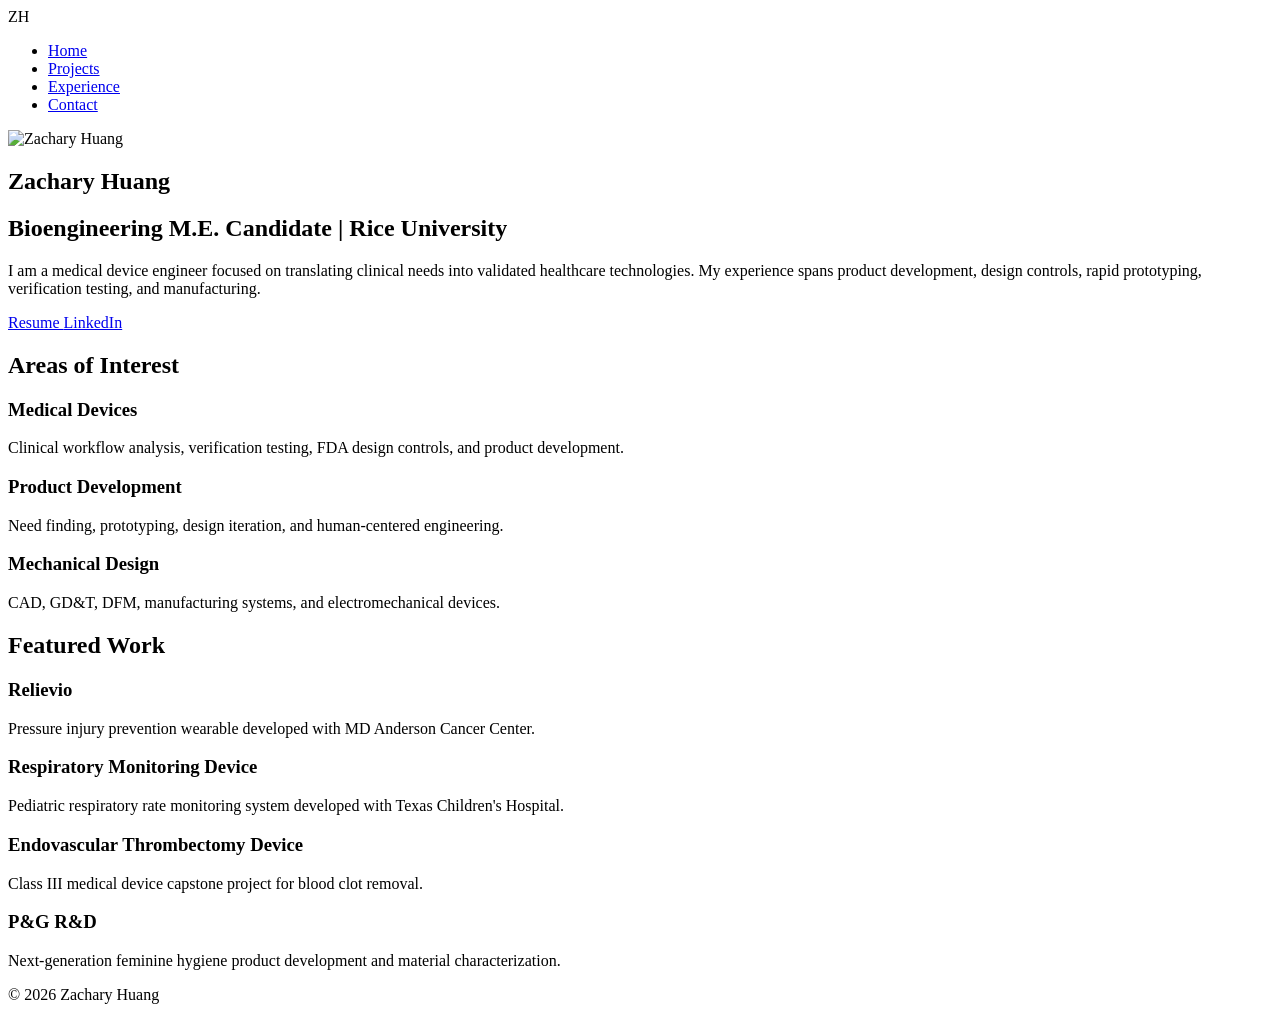
==== index.html @ 974719ca "update" ====
<!DOCTYPE html>
<html lang="en">
<head>

<meta charset="UTF-8">
<meta name="viewport" content="width=device-width, initial-scale=1.0">

<title>Zachary Huang</title>

<link rel="stylesheet" href="css/style.css">

<link href="https://fonts.googleapis.com/css2?family=Inter:wght@300;400;500;600;700&display=swap" rel="stylesheet">

</head>

<body>

<nav>
    <div class="logo">ZH</div>

    <ul>
        <li><a href="index.html">Home</a></li>
        <li><a href="projects.html">Projects</a></li>
        <li><a href="experience.html">Experience</a></li>
        <li><a href="contact.html">Contact</a></li>
    </ul>
</nav>

<section class="hero">

    <div class="hero-image">
        <img src="assets/headshot.jpg" alt="Zachary Huang">
    </div>

    <div class="hero-text">

        <h1>Zachary Huang</h1>

        <h2>
            Bioengineering M.E. Candidate | Rice University
        </h2>

        <p>
            I am a medical device engineer focused on translating
            clinical needs into validated healthcare technologies.
            My experience spans product development, design controls,
            rapid prototyping, verification testing, and manufacturing.
        </p>

        <div class="buttons">

            <a href="assets/Zachary_Huang_Resume.pdf" class="btn">
                Resume
            </a>

            <a href="https://www.linkedin.com/in/zachuang2/" class="btn-outline">
                LinkedIn
            </a>

        </div>

    </div>

</section>

<section class="about">

    <h2>Areas of Interest</h2>

    <div class="cards">

        <div class="card">
            <h3>Medical Devices</h3>
            <p>
                Clinical workflow analysis, verification testing,
                FDA design controls, and product development.
            </p>
        </div>

        <div class="card">
            <h3>Product Development</h3>
            <p>
                Need finding, prototyping, design iteration,
                and human-centered engineering.
            </p>
        </div>

        <div class="card">
            <h3>Mechanical Design</h3>
            <p>
                CAD, GD&T, DFM, manufacturing systems,
                and electromechanical devices.
            </p>
        </div>

    </div>

</section>

<section class="featured">

    <h2>Featured Work</h2>

    <div class="project-grid">

        <div class="project-card">
            <h3>Relievio</h3>
            <p>
                Pressure injury prevention wearable developed
                with MD Anderson Cancer Center.
            </p>
        </div>

        <div class="project-card">
            <h3>Respiratory Monitoring Device</h3>
            <p>
                Pediatric respiratory rate monitoring system
                developed with Texas Children's Hospital.
            </p>
        </div>

        <div class="project-card">
            <h3>Endovascular Thrombectomy Device</h3>
            <p>
                Class III medical device capstone project
                for blood clot removal.
            </p>
        </div>

        <div class="project-card">
            <h3>P&G R&D</h3>
            <p>
                Next-generation feminine hygiene product
                development and material characterization.
            </p>
        </div>

    </div>

</section>

<footer>
    © 2026 Zachary Huang
</footer>

</body>
</html>
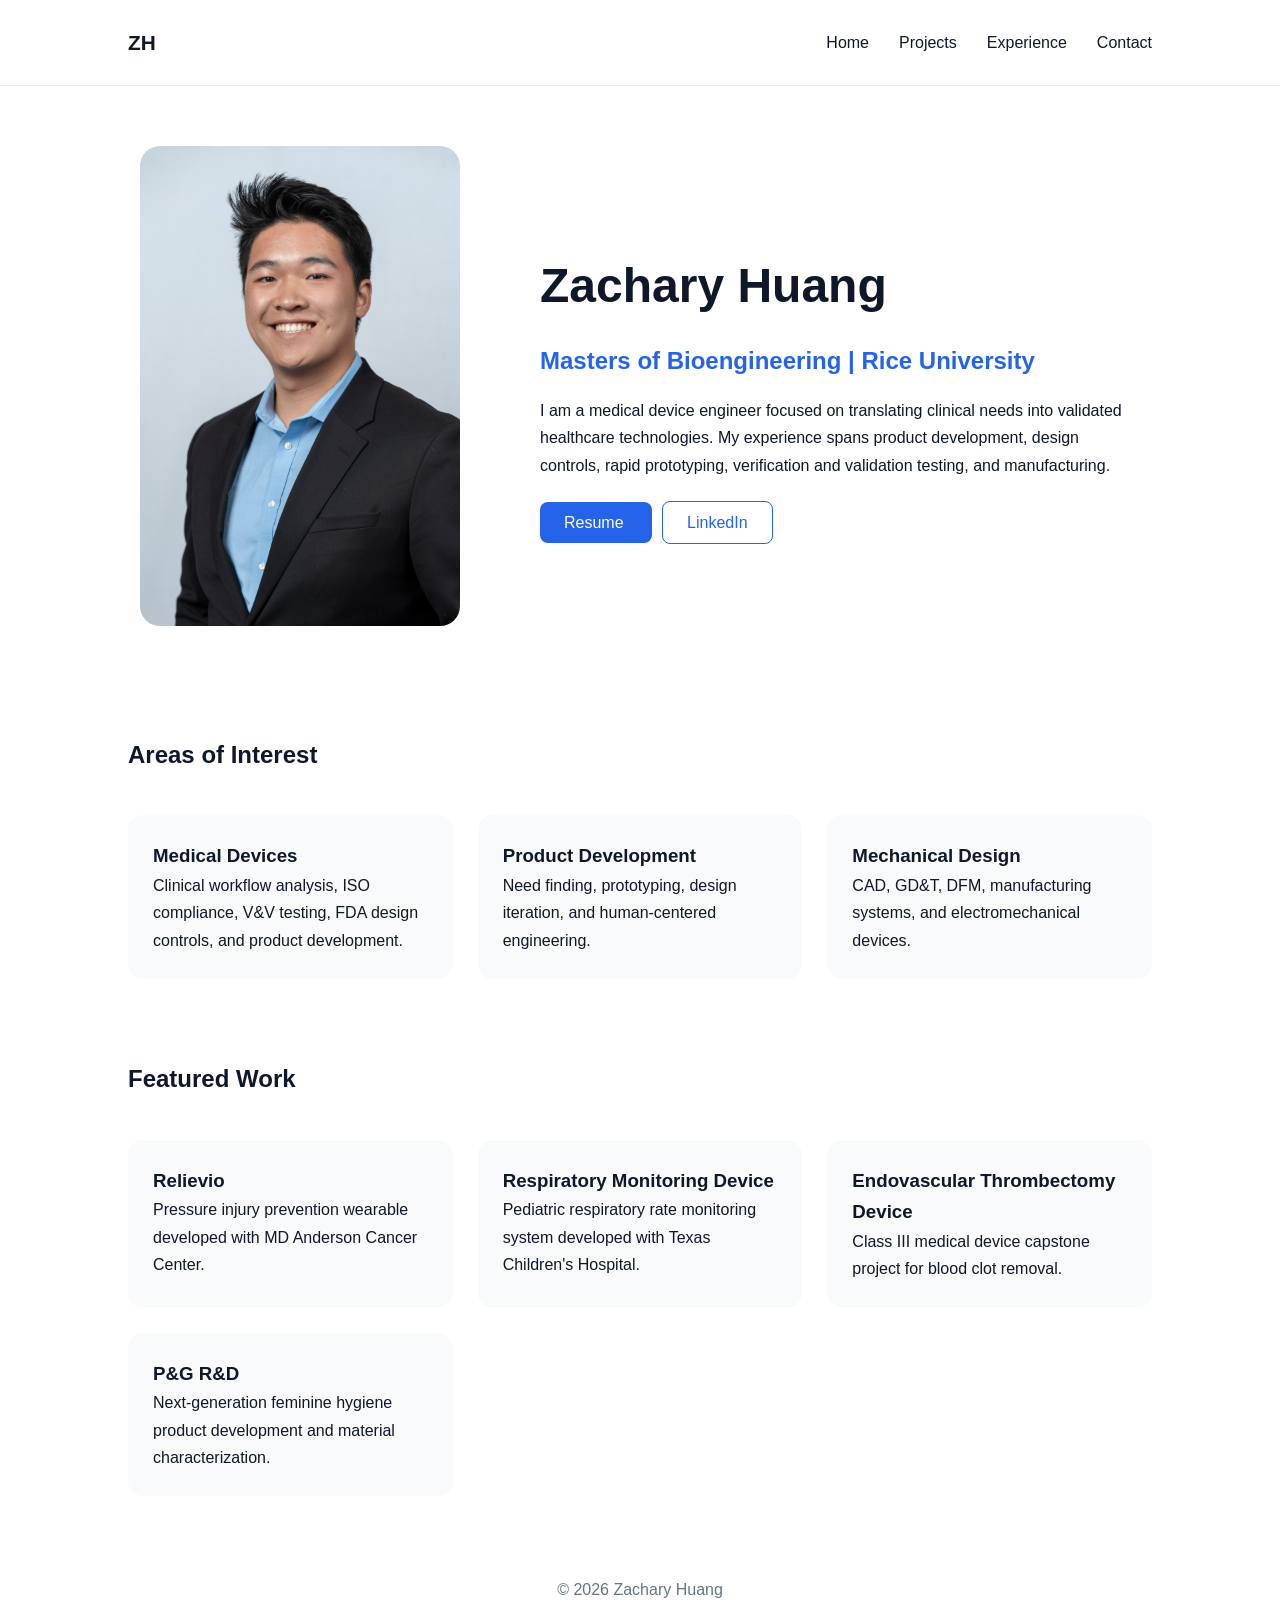
==== commit 0bf6bd97: "upd" ====
--- a/index.html
+++ b/index.html
@@ -37,14 +37,13 @@
         <h1>Zachary Huang</h1>
 
         <h2>
-            Bioengineering M.E. Candidate | Rice University
+            Masters of Bioengineering | Rice University
         </h2>
 
         <p>
-            I am a medical device engineer focused on translating
-            clinical needs into validated healthcare technologies.
-            My experience spans product development, design controls,
-            rapid prototyping, verification testing, and manufacturing.
+            I am a medical device engineer focused on translating clinical needs into 
+            validated healthcare technologies. My experience spans product development, 
+            design controls, rapid prototyping, verification and validation testing, and manufacturing.
         </p>
 
         <div class="buttons">
@@ -72,7 +71,7 @@
         <div class="card">
             <h3>Medical Devices</h3>
             <p>
-                Clinical workflow analysis, verification testing,
+                Clinical workflow analysis, ISO compliance, V&V testing,
                 FDA design controls, and product development.
             </p>
         </div>
--- a/css/style.css
+++ b/css/style.css
@@ -0,0 +1,139 @@
+*{
+    margin:0;
+    padding:0;
+    box-sizing:border-box;
+}
+
+body{
+    font-family:'Inter',sans-serif;
+    color:#0f172a;
+    background:white;
+    line-height:1.7;
+}
+
+nav{
+    display:flex;
+    justify-content:space-between;
+    align-items:center;
+    padding:25px 10%;
+    position:sticky;
+    top:0;
+    background:white;
+    border-bottom:1px solid #e5e7eb;
+}
+
+.logo{
+    font-size:1.3rem;
+    font-weight:700;
+}
+
+nav ul{
+    display:flex;
+    gap:30px;
+    list-style:none;
+}
+
+nav a{
+    text-decoration:none;
+    color:#0f172a;
+}
+
+.hero{
+    display:flex;
+    align-items:center;
+    justify-content:center;
+    gap:80px;
+    padding:60px 10%;
+}
+
+.hero-image img{
+    width:320px;
+    border-radius:20px;
+}
+
+.hero-text{
+    max-width:600px;
+}
+
+.hero-text h1{
+    font-size:3rem;
+}
+
+.hero-text h2{
+    color:#2563eb;
+    margin:15px 0;
+}
+
+.buttons{
+    margin-top:30px;
+}
+
+.btn,
+.btn-outline{
+    text-decoration:none;
+    padding:12px 24px;
+    margin-right:10px;
+    border-radius:8px;
+}
+
+.btn{
+    background:#2563eb;
+    color:white;
+}
+
+.btn-outline{
+    border:1px solid #2563eb;
+    color:#2563eb;
+}
+
+.about,
+.featured,
+.page{
+    padding:40px 10%;
+}
+
+.cards,
+.project-grid{
+    display:grid;
+    grid-template-columns:repeat(auto-fit,minmax(250px,1fr));
+    gap:25px;
+    margin-top:40px;
+}
+
+.card,
+.project-card,
+.timeline-item{
+    background:#f8fafc;
+    padding:25px;
+    border-radius:15px;
+    transition:.3s;
+}
+
+.card:hover,
+.project-card:hover{
+    transform:translateY(-5px);
+}
+
+footer{
+    text-align:center;
+    padding:40px;
+    color:#64748b;
+}
+
+@media(max-width:900px){
+
+.hero{
+    flex-direction:column;
+    text-align:center;
+}
+
+.hero-image img{
+    width:250px;
+}
+
+nav{
+    flex-direction:column;
+    gap:15px;
+}
+
+}
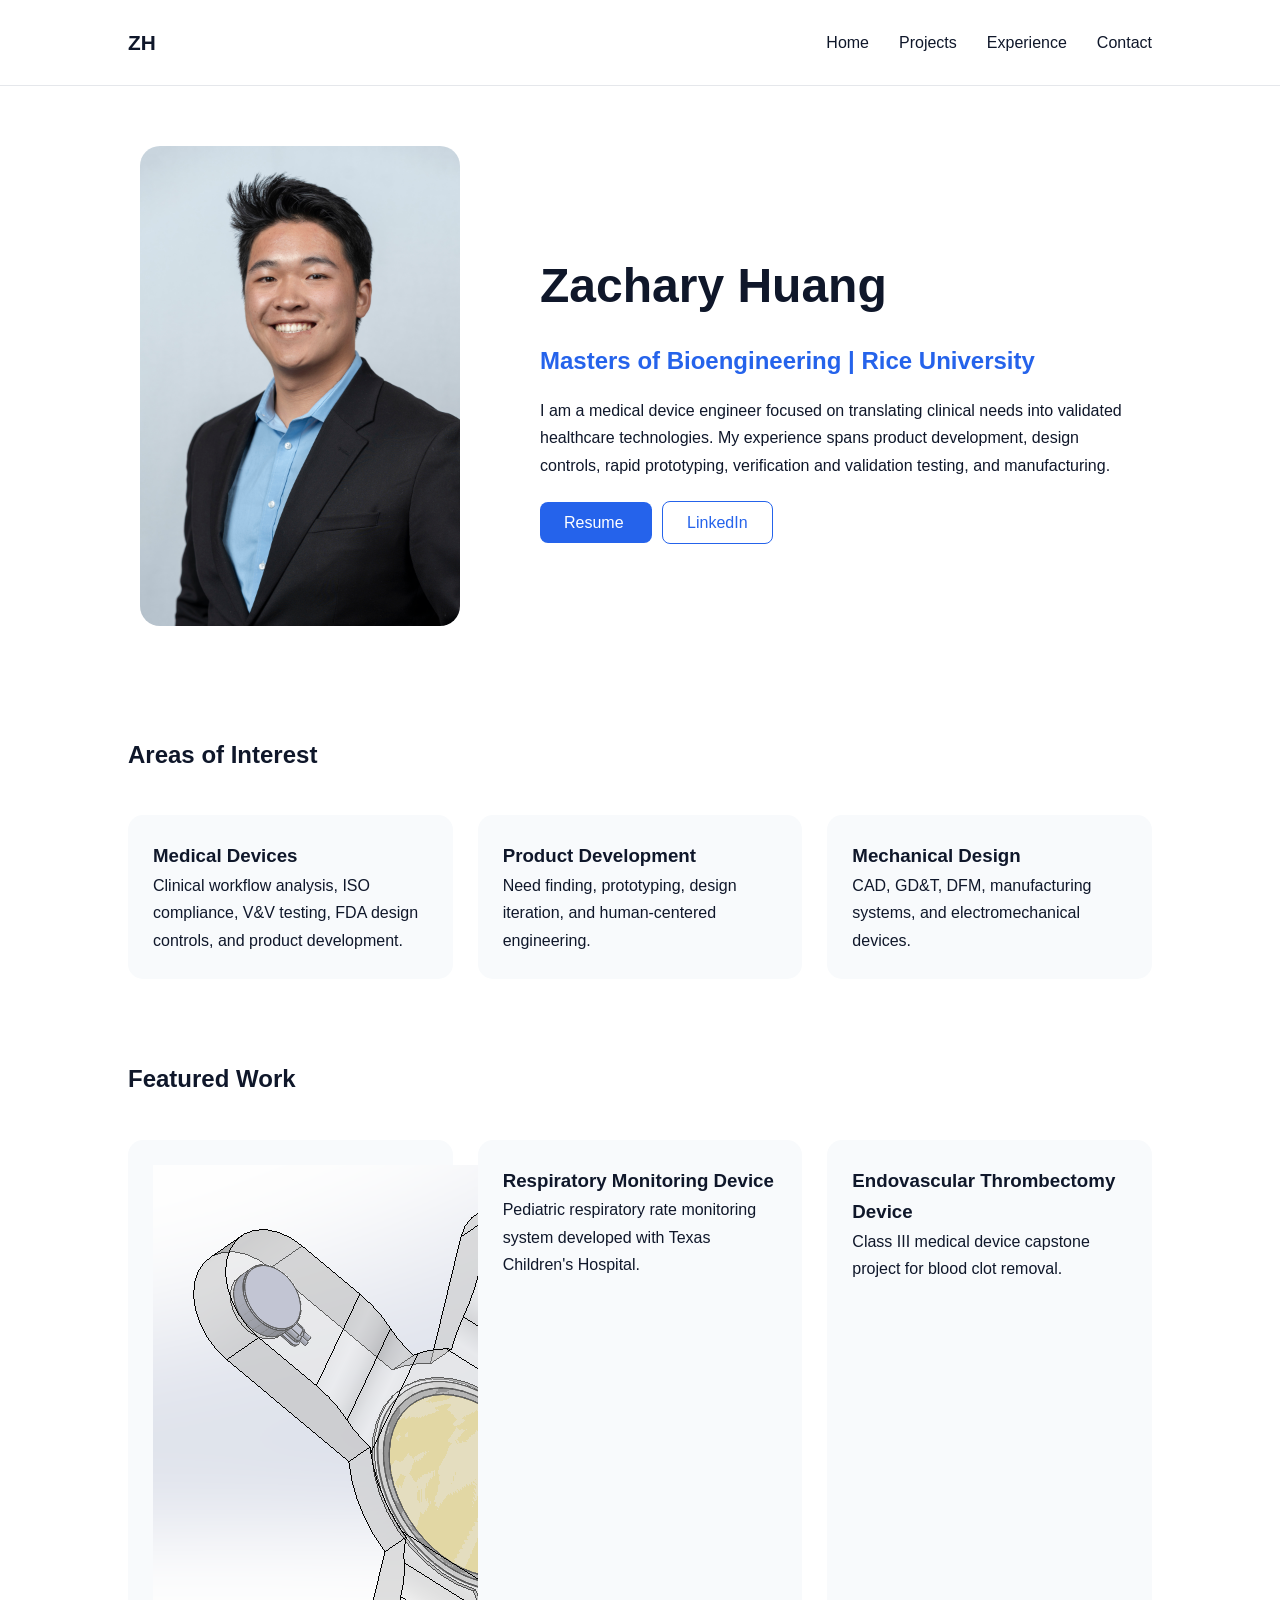
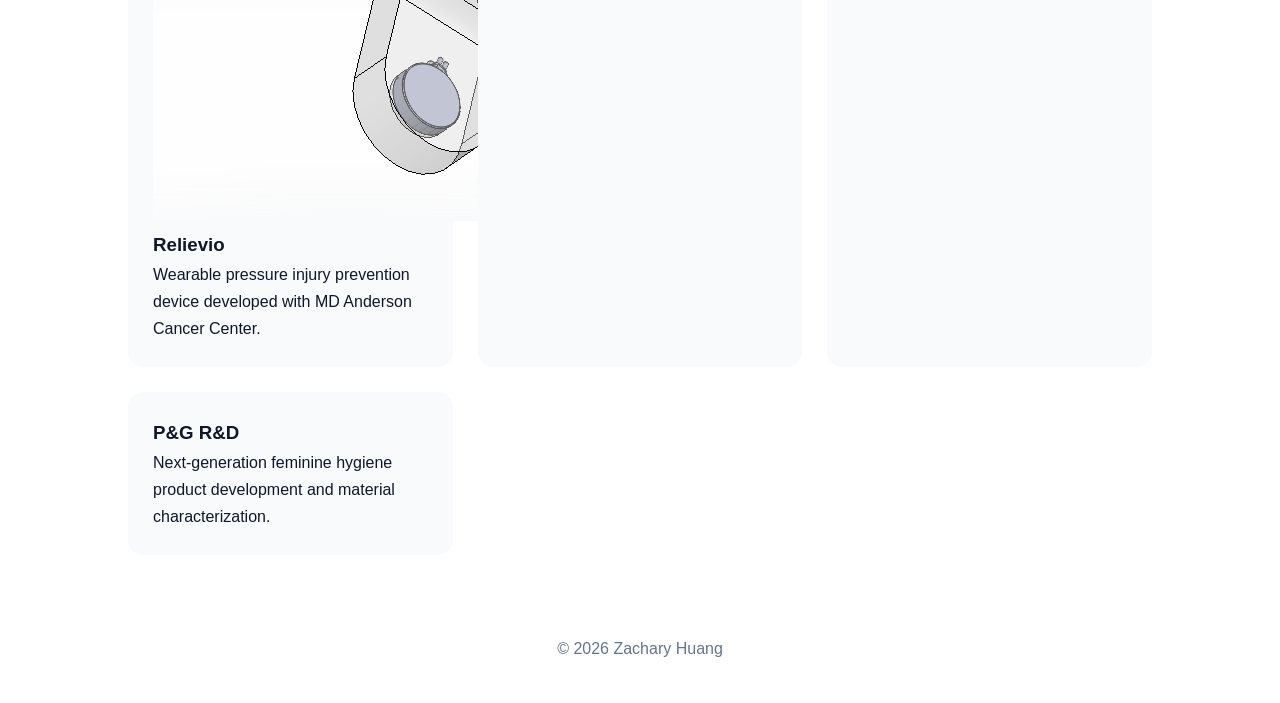
==== commit 58e9e856: "update" ====
--- a/index.html
+++ b/index.html
@@ -103,9 +103,10 @@
     <div class="project-grid">
 
         <div class="project-card">
+            <img src="assets/relievio_patch.png" alt="Relievio">
             <h3>Relievio</h3>
             <p>
-                Pressure injury prevention wearable developed
+                Wearable pressure injury prevention device developed
                 with MD Anderson Cancer Center.
             </p>
         </div>
--- a/css/style.css
+++ b/css/style.css
@@ -136,4 +136,116 @@
     gap:15px;
 }
 
+}
+/* ===== TIMELINE BASE ===== */
+.timeline {
+    position: relative;
+    max-width: 1000px;
+    margin: 60px auto;
+    padding: 20px 0;
+}
+
+/* center line */
+.timeline::after {
+    content: '';
+    position: absolute;
+    width: 3px;
+    background: #d0d0d0;
+    top: 0;
+    bottom: 0;
+    left: 50%;
+    transform: translateX(-50%);
+}
+
+/* timeline item container */
+.timeline-item {
+    padding: 20px 40px;
+    position: relative;
+    width: 50%;
+    opacity: 0;
+    transform: translateY(40px);
+    animation: fadeInUp 0.8s ease forwards;
+}
+
+/* stagger animation */
+.timeline-item:nth-child(1) { animation-delay: 0.1s; }
+.timeline-item:nth-child(2) { animation-delay: 0.2s; }
+.timeline-item:nth-child(3) { animation-delay: 0.3s; }
+.timeline-item:nth-child(4) { animation-delay: 0.4s; }
+.timeline-item:nth-child(5) { animation-delay: 0.5s; }
+
+/* left side */
+.timeline-item:nth-child(odd) {
+    left: 0;
+    text-align: right;
+}
+
+/* right side */
+.timeline-item:nth-child(even) {
+    left: 50%;
+    text-align: left;
+}
+
+/* content box */
+.timeline-content {
+    background: white;
+    padding: 18px 22px;
+    border-radius: 12px;
+    box-shadow: 0 8px 25px rgba(0,0,0,0.08);
+    position: relative;
+    transition: all 0.25s ease;
+}
+
+/* hover effect */
+.timeline-content:hover {
+    transform: translateY(-6px);
+    box-shadow: 0 12px 35px rgba(0,0,0,0.15);
+}
+
+/* dots on timeline */
+.timeline-item::before {
+    content: '';
+    position: absolute;
+    width: 14px;
+    height: 14px;
+    background: #4a90e2;
+    border-radius: 50%;
+    top: 30px;
+    z-index: 1;
+}
+
+/* dot positioning */
+.timeline-item:nth-child(odd)::before {
+    right: -7px;
+}
+
+.timeline-item:nth-child(even)::before {
+    left: -7px;
+}
+
+/* animation */
+@keyframes fadeInUp {
+    to {
+        opacity: 1;
+        transform: translateY(0);
+    }
+}
+
+/* ===== MOBILE ===== */
+@media screen and (max-width: 768px) {
+
+    .timeline::after {
+        left: 8px;
+    }
+
+    .timeline-item {
+        width: 100%;
+        padding-left: 30px;
+        padding-right: 15px;
+        text-align: left !important;
+    }
+
+    .timeline-item::before {
+        left: 0;
+    }
 }
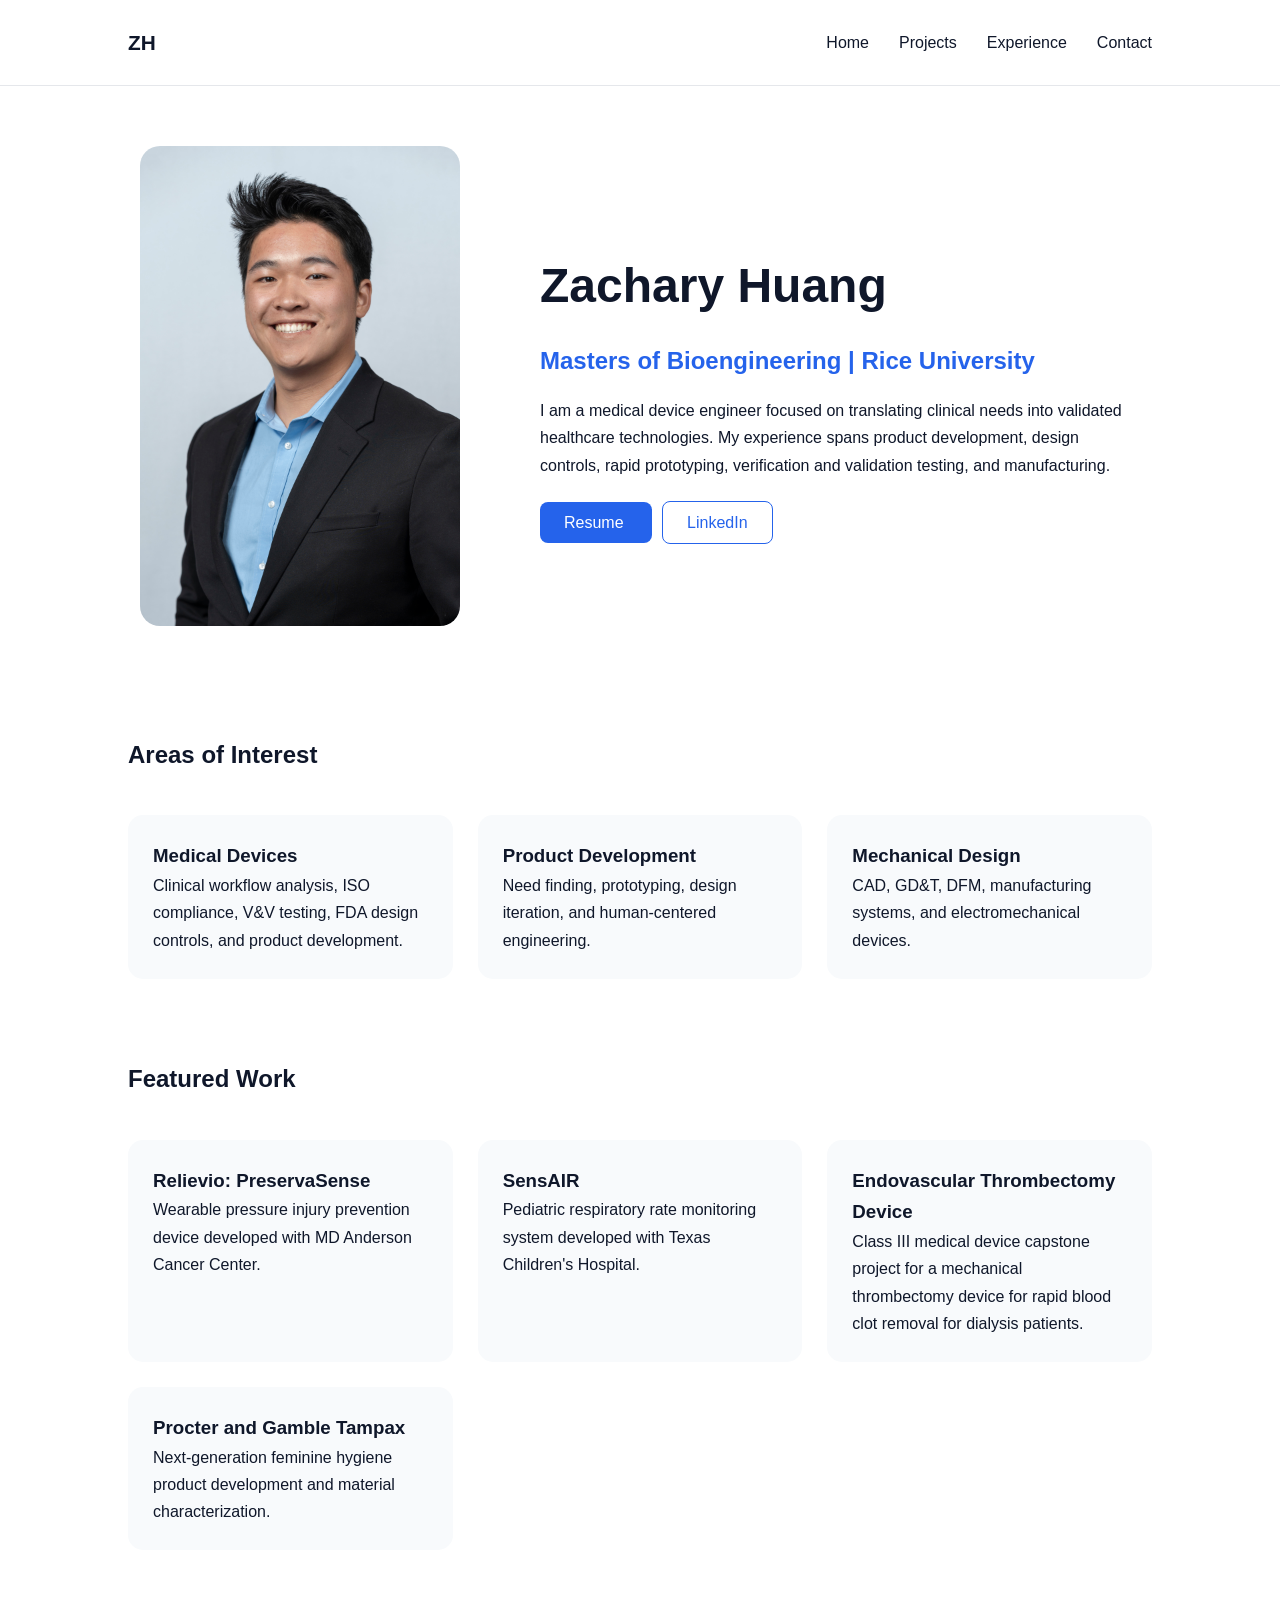
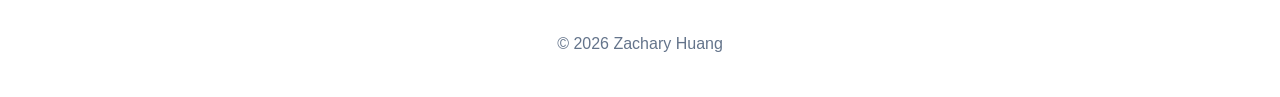
==== commit 923819be: "f" ====
--- a/index.html
+++ b/index.html
@@ -103,8 +103,7 @@
     <div class="project-grid">
 
         <div class="project-card">
-            <img src="assets/relievio_patch.png" alt="Relievio">
-            <h3>Relievio</h3>
+            <h3>Relievio: PreservaSense</h3>
             <p>
                 Wearable pressure injury prevention device developed
                 with MD Anderson Cancer Center.
@@ -112,7 +111,7 @@
         </div>
 
         <div class="project-card">
-            <h3>Respiratory Monitoring Device</h3>
+            <h3>SensAIR</h3>
             <p>
                 Pediatric respiratory rate monitoring system
                 developed with Texas Children's Hospital.
@@ -123,12 +122,13 @@
             <h3>Endovascular Thrombectomy Device</h3>
             <p>
                 Class III medical device capstone project
-                for blood clot removal.
+                for a mechanical thrombectomy device for rapid 
+                blood clot removal for dialysis patients.
             </p>
         </div>
 
         <div class="project-card">
-            <h3>P&G R&D</h3>
+            <h3>Procter and Gamble Tampax</h3>
             <p>
                 Next-generation feminine hygiene product
                 development and material characterization.
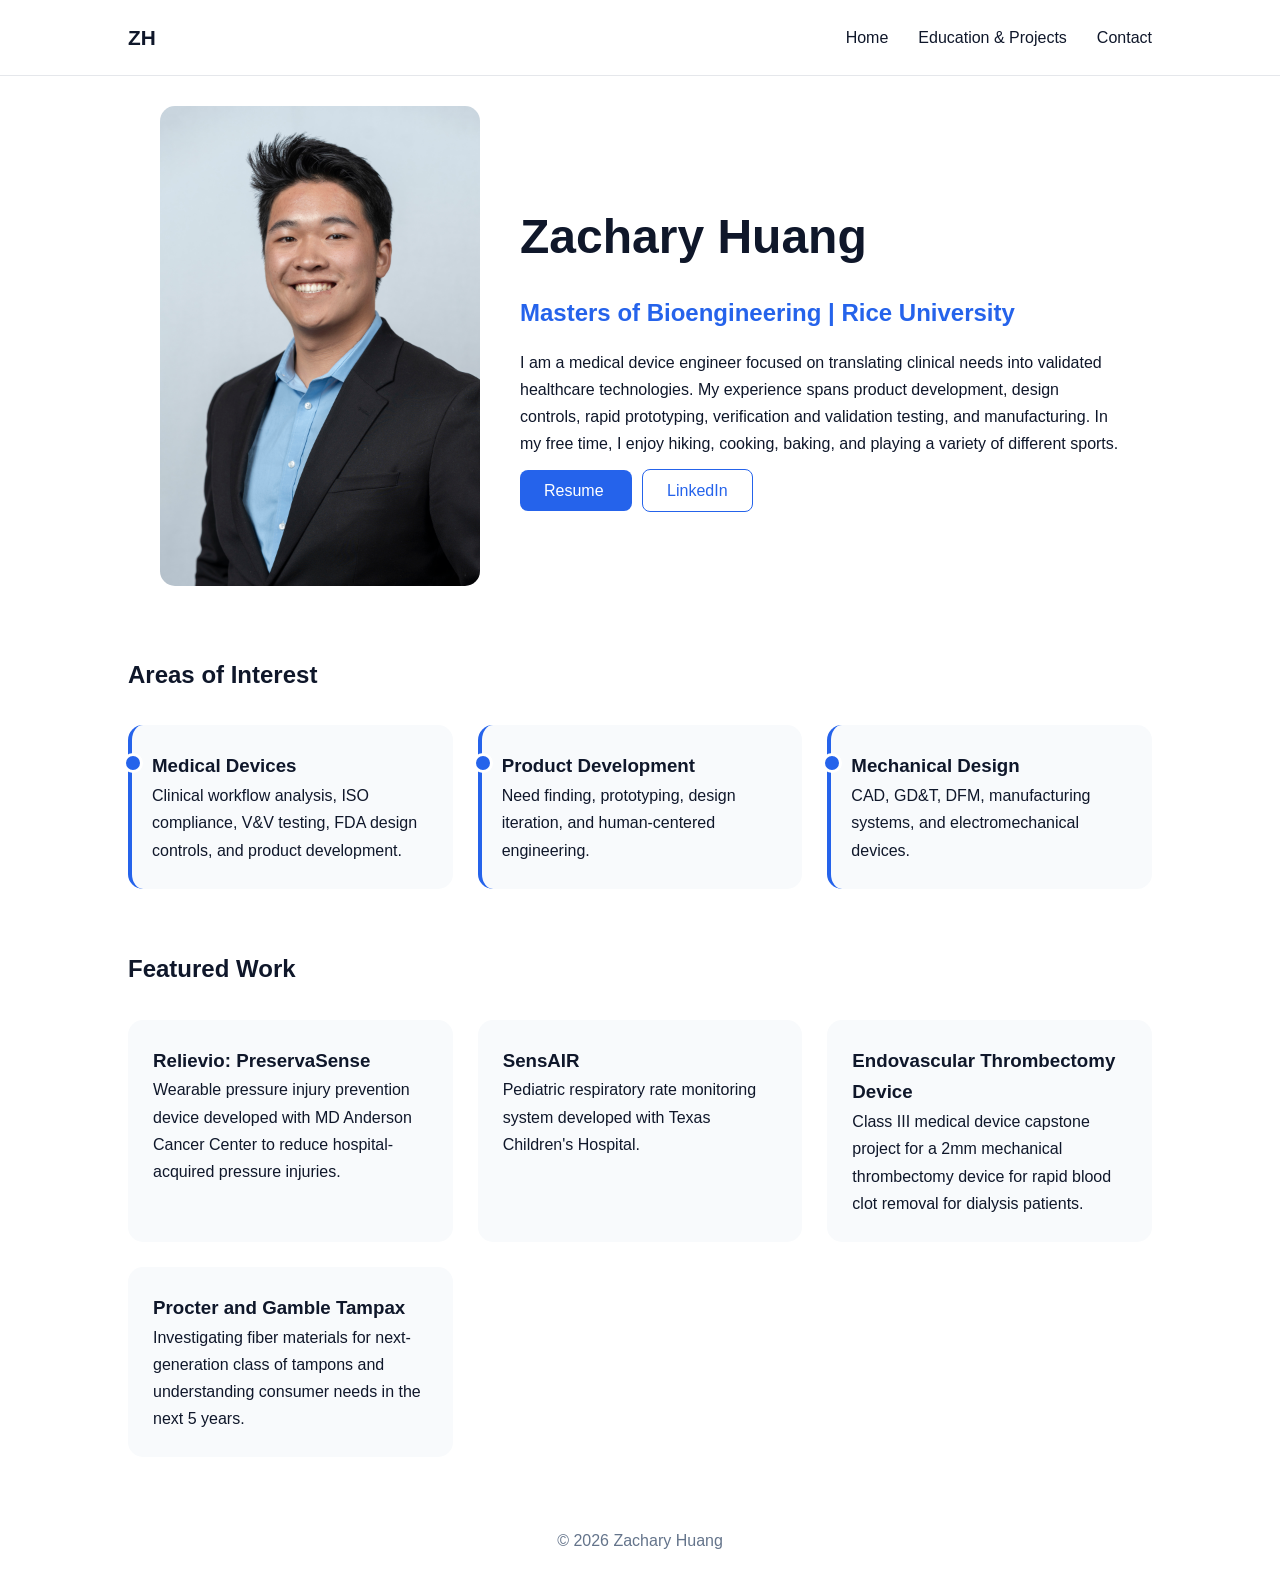
==== commit 6bd54987: "update" ====
--- a/index.html
+++ b/index.html
@@ -5,11 +5,28 @@
 <meta charset="UTF-8">
 <meta name="viewport" content="width=device-width, initial-scale=1.0">
 
-<title>Zachary Huang</title>
+<title>Zachary Huang's Homepage</title>
 
 <link rel="stylesheet" href="css/style.css">
 
 <link href="https://fonts.googleapis.com/css2?family=Inter:wght@300;400;500;600;700&display=swap" rel="stylesheet">
+
+    <!-- Social preview (Open Graph / Twitter) -->
+    <meta name="description" content="Medical device engineer focused on translating clinical needs into validated healthcare technologies.">
+    <meta property="og:title" content="Zachary Huang">
+    <meta property="og:description" content="Medical device engineer focused on translating clinical needs into validated healthcare technologies.">
+    <meta property="og:image" content="assets/headshot.jpg">
+    <meta property="og:image:alt" content="Zachary Huang headshot">
+    <meta property="og:type" content="website">
+    <meta property="og:url" content="https://zachhuang2.github.io/">
+
+    <meta name="twitter:card" content="summary_large_image">
+    <meta name="twitter:title" content="Zachary Huang">
+    <meta name="twitter:description" content="Medical device engineer focused on translating clinical needs into validated healthcare technologies.">
+    <meta name="twitter:image" content="assets/headshot.jpg">
+
+    <!-- Simple inline SVG favicon (data URI) -->
+    <link rel="icon" href="data:image/svg+xml,%3Csvg%20xmlns%3D%22http%3A//www.w3.org/2000/svg%22%20viewBox%3D%220%200%20100%20100%22%3E%3Crect%20width%3D%22100%22%20height%3D%22100%22%20fill%3D%22%231a1a1a%22/%3E%3Ctext%20x%3D%2250%22%20y%3D%2258%22%20font-size%3D%2248%22%20text-anchor%3D%22middle%22%20fill%3D%22%23ffffff%22%20font-family%3D%22Inter,%20Arial,%20sans-serif%22%20font-weight%3D%22700%22%3EZH%3C/text%3E%3C/svg%3E">
 
 </head>
 
@@ -20,8 +37,7 @@
 
     <ul>
         <li><a href="index.html">Home</a></li>
-        <li><a href="projects.html">Projects</a></li>
-        <li><a href="experience.html">Experience</a></li>
+        <li><a href="experience-projects.html">Education & Projects</a></li>
         <li><a href="contact.html">Contact</a></li>
     </ul>
 </nav>
@@ -39,11 +55,11 @@
         <h2>
             Masters of Bioengineering | Rice University
         </h2>
-
         <p>
             I am a medical device engineer focused on translating clinical needs into 
             validated healthcare technologies. My experience spans product development, 
             design controls, rapid prototyping, verification and validation testing, and manufacturing.
+            In my free time, I enjoy hiking, cooking, baking, and playing a variety of different sports.
         </p>
 
         <div class="buttons">
@@ -106,7 +122,7 @@
             <h3>Relievio: PreservaSense</h3>
             <p>
                 Wearable pressure injury prevention device developed
-                with MD Anderson Cancer Center.
+                with MD Anderson Cancer Center to reduce hospital-acquired pressure injuries.
             </p>
         </div>
 
@@ -122,7 +138,7 @@
             <h3>Endovascular Thrombectomy Device</h3>
             <p>
                 Class III medical device capstone project
-                for a mechanical thrombectomy device for rapid 
+                for a 2mm mechanical thrombectomy device for rapid 
                 blood clot removal for dialysis patients.
             </p>
         </div>
@@ -130,8 +146,8 @@
         <div class="project-card">
             <h3>Procter and Gamble Tampax</h3>
             <p>
-                Next-generation feminine hygiene product
-                development and material characterization.
+                Investigating fiber materials for next-generation class of 
+                tampons and understanding consumer needs in the next 5 years.
             </p>
         </div>
 
--- a/css/style.css
+++ b/css/style.css
@@ -15,7 +15,7 @@
     display:flex;
     justify-content:space-between;
     align-items:center;
-    padding:25px 10%;
+    padding:20px 10%;
     position:sticky;
     top:0;
     background:white;
@@ -42,13 +42,13 @@
     display:flex;
     align-items:center;
     justify-content:center;
-    gap:80px;
-    padding:60px 10%;
+    gap:40px;
+    padding:30px 10%;
 }
 
 .hero-image img{
     width:320px;
-    border-radius:20px;
+    border-radius:15px;
 }
 
 .hero-text{
@@ -65,7 +65,7 @@
 }
 
 .buttons{
-    margin-top:30px;
+    margin-top:20px;
 }
 
 .btn,
@@ -89,7 +89,7 @@
 .about,
 .featured,
 .page{
-    padding:40px 10%;
+    padding:30px 10%;
 }
 
 .cards,
@@ -97,7 +97,7 @@
     display:grid;
     grid-template-columns:repeat(auto-fit,minmax(250px,1fr));
     gap:25px;
-    margin-top:40px;
+    margin-top:30px;
 }
 
 .card,
@@ -137,115 +137,39 @@
 }
 
 }
-/* ===== TIMELINE BASE ===== */
-.timeline {
-    position: relative;
-    max-width: 1000px;
-    margin: 60px auto;
-    padding: 20px 0;
+/* ===== EXPERIENCE PAGE ENHANCEMENT ===== */
+
+.page h1 {
+    margin-bottom: 30px;
 }
 
-/* center line */
-.timeline::after {
-    content: '';
-    position: absolute;
-    width: 3px;
-    background: #d0d0d0;
-    top: 0;
-    bottom: 0;
-    left: 50%;
-    transform: translateX(-50%);
+/* make cards feel more "career timeline" */
+.cards .card {
+    position: relative;
+    border-left: 4px solid #2563eb;
+    padding-left: 20px;
 }
 
-/* timeline item container */
-.timeline-item {
-    padding: 20px 40px;
-    position: relative;
-    width: 50%;
-    opacity: 0;
-    transform: translateY(40px);
-    animation: fadeInUp 0.8s ease forwards;
+/* subtle dot indicator */
+.cards .card::before {
+    content: "";
+    position: absolute;
+    left: -9px;
+    top: 28px;
+    width: 14px;
+    height: 14px;
+    background: #2563eb;
+    border-radius: 50%;
+    border: 3px solid white;
 }
 
-/* stagger animation */
-.timeline-item:nth-child(1) { animation-delay: 0.1s; }
-.timeline-item:nth-child(2) { animation-delay: 0.2s; }
-.timeline-item:nth-child(3) { animation-delay: 0.3s; }
-.timeline-item:nth-child(4) { animation-delay: 0.4s; }
-.timeline-item:nth-child(5) { animation-delay: 0.5s; }
-
-/* left side */
-.timeline-item:nth-child(odd) {
-    left: 0;
-    text-align: right;
-}
-
-/* right side */
-.timeline-item:nth-child(even) {
-    left: 50%;
-    text-align: left;
-}
-
-/* content box */
-.timeline-content {
-    background: white;
-    padding: 18px 22px;
-    border-radius: 12px;
-    box-shadow: 0 8px 25px rgba(0,0,0,0.08);
-    position: relative;
+/* hover improvement (slightly more premium feel) */
+.cards .card {
     transition: all 0.25s ease;
 }
 
-/* hover effect */
-.timeline-content:hover {
+.cards .card:hover {
     transform: translateY(-6px);
-    box-shadow: 0 12px 35px rgba(0,0,0,0.15);
-}
-
-/* dots on timeline */
-.timeline-item::before {
-    content: '';
-    position: absolute;
-    width: 14px;
-    height: 14px;
-    background: #4a90e2;
-    border-radius: 50%;
-    top: 30px;
-    z-index: 1;
-}
-
-/* dot positioning */
-.timeline-item:nth-child(odd)::before {
-    right: -7px;
-}
-
-.timeline-item:nth-child(even)::before {
-    left: -7px;
-}
-
-/* animation */
-@keyframes fadeInUp {
-    to {
-        opacity: 1;
-        transform: translateY(0);
-    }
-}
-
-/* ===== MOBILE ===== */
-@media screen and (max-width: 768px) {
-
-    .timeline::after {
-        left: 8px;
-    }
-
-    .timeline-item {
-        width: 100%;
-        padding-left: 30px;
-        padding-right: 15px;
-        text-align: left !important;
-    }
-
-    .timeline-item::before {
-        left: 0;
-    }
+    box-shadow: 0 10px 25px rgba(0,0,0,0.08);
+    border-left-color: #1d4ed8;
 }
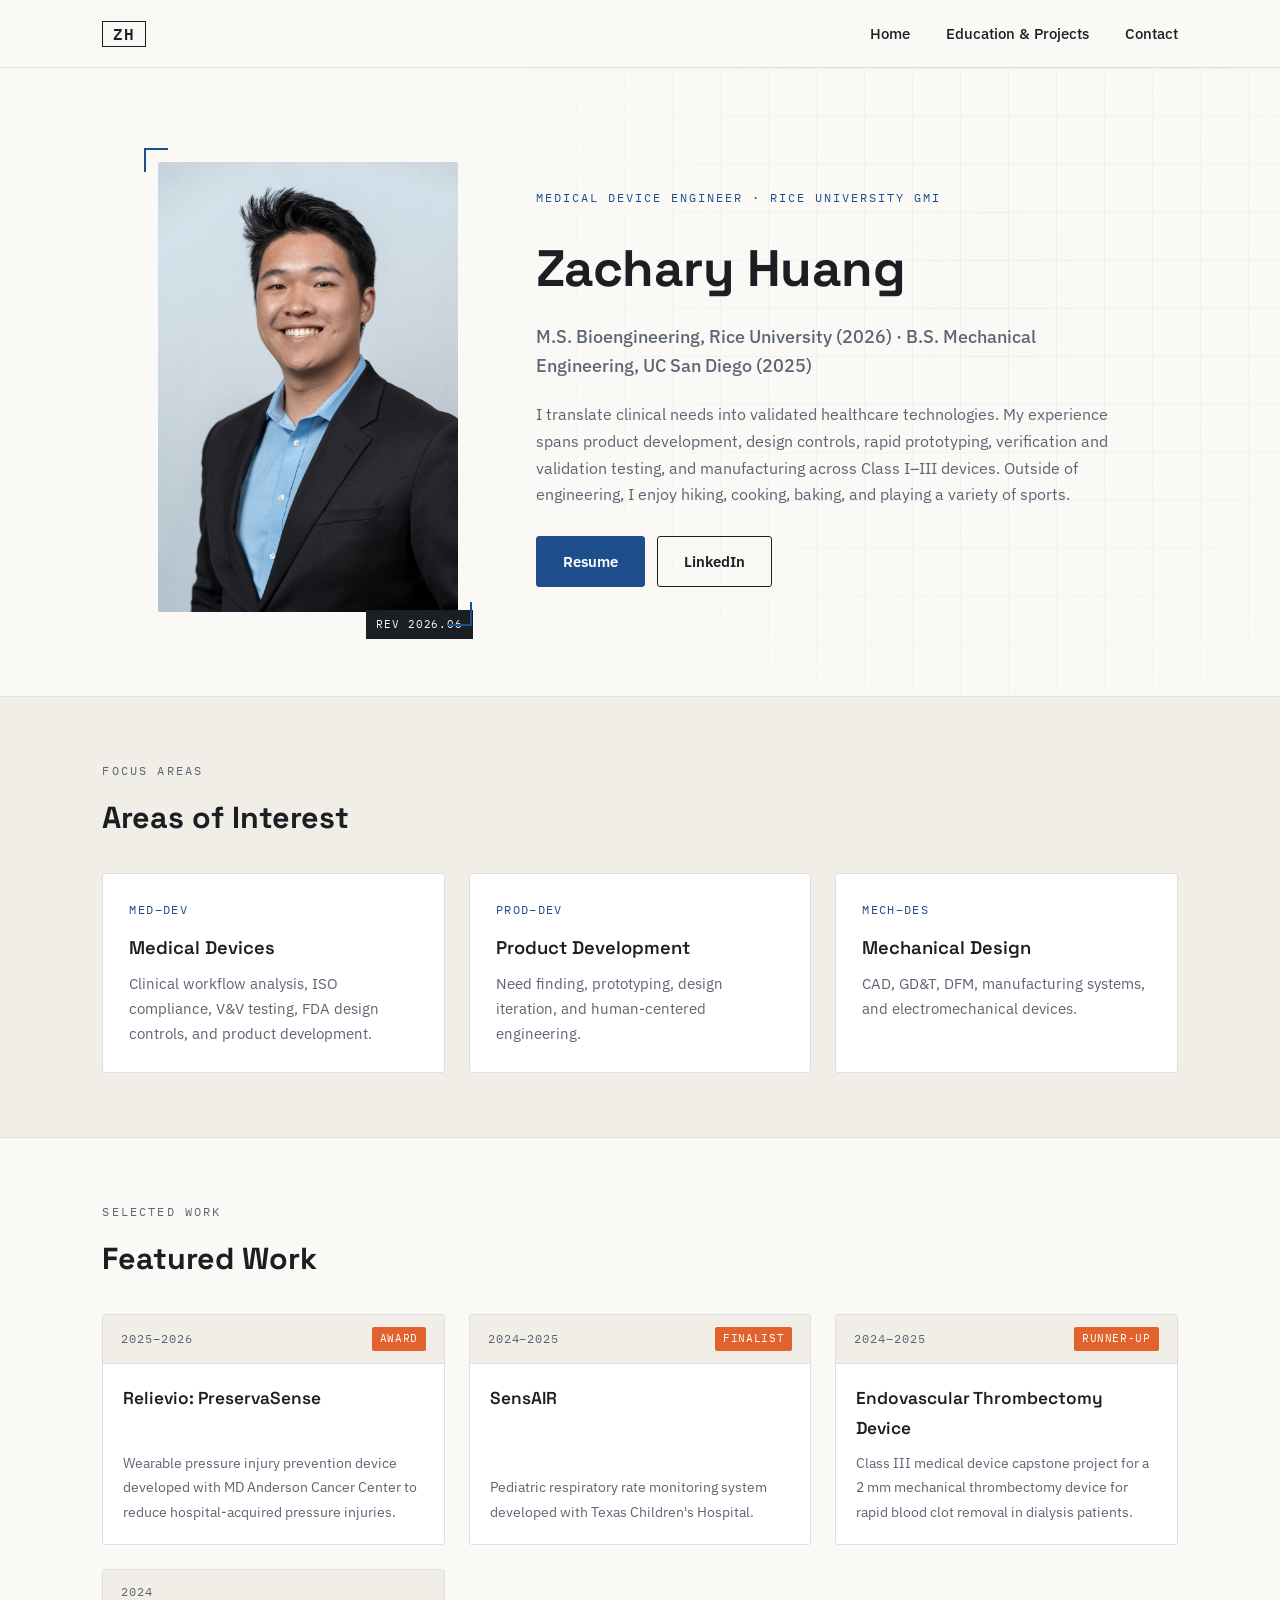
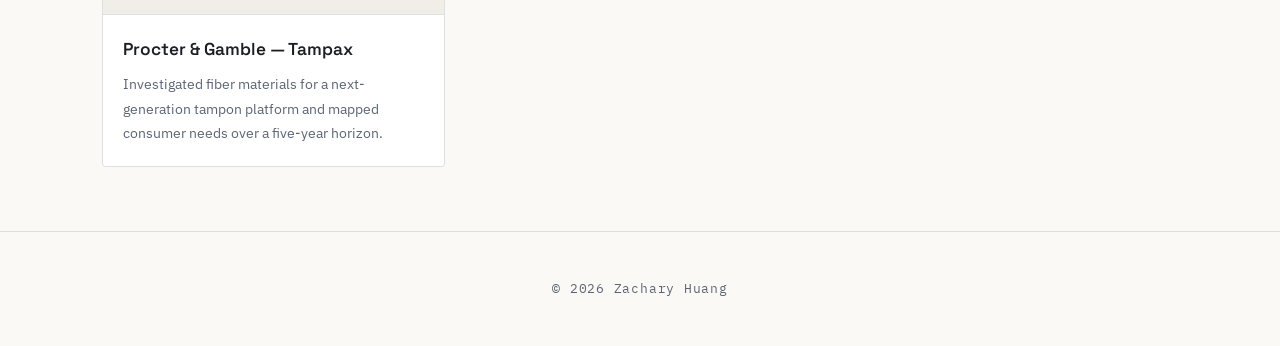
==== commit d3cf589d: "update" ====
--- a/index.html
+++ b/index.html
@@ -9,7 +9,9 @@
 
 <link rel="stylesheet" href="css/style.css">
 
-<link href="https://fonts.googleapis.com/css2?family=Inter:wght@300;400;500;600;700&display=swap" rel="stylesheet">
+<link rel="preconnect" href="https://fonts.googleapis.com">
+<link rel="preconnect" href="https://fonts.gstatic.com" crossorigin>
+<link href="https://fonts.googleapis.com/css2?family=Space+Grotesk:wght@500;700&family=IBM+Plex+Sans:wght@400;500;600&family=IBM+Plex+Mono:wght@400;500;600&display=swap" rel="stylesheet">
 
     <!-- Social preview (Open Graph / Twitter) -->
     <meta name="description" content="Medical device engineer focused on translating clinical needs into validated healthcare technologies.">
@@ -45,21 +47,26 @@
 <section class="hero">
 
     <div class="hero-image">
-        <img src="assets/headshot.jpg" alt="Zachary Huang">
+        <div class="hero-image-frame">
+            <img src="assets/headshot.jpg" alt="Zachary Huang">
+            <span class="hero-image-tag">REV 2026.06</span>
+        </div>
     </div>
 
     <div class="hero-text">
 
+        <span class="eyebrow">Medical Device Engineer · Rice University GMI</span>
+
         <h1>Zachary Huang</h1>
 
         <h2>
-            Masters of Bioengineering | Rice University
+            M.S. Bioengineering, Rice University (2026) · B.S. Mechanical Engineering, UC San Diego (2025)
         </h2>
         <p>
-            I am a medical device engineer focused on translating clinical needs into 
-            validated healthcare technologies. My experience spans product development, 
-            design controls, rapid prototyping, verification and validation testing, and manufacturing.
-            In my free time, I enjoy hiking, cooking, baking, and playing a variety of different sports.
+            I translate clinical needs into validated healthcare technologies. My experience
+            spans product development, design controls, rapid prototyping, verification and
+            validation testing, and manufacturing across Class I&ndash;III devices.
+            Outside of engineering, I enjoy hiking, cooking, baking, and playing a variety of sports.
         </p>
 
         <div class="buttons">
@@ -80,11 +87,13 @@
 
 <section class="about">
 
+    <span class="section-label">Focus Areas</span>
     <h2>Areas of Interest</h2>
 
     <div class="cards">
 
         <div class="card">
+            <span class="card-tag">MED&ndash;DEV</span>
             <h3>Medical Devices</h3>
             <p>
                 Clinical workflow analysis, ISO compliance, V&V testing,
@@ -93,6 +102,7 @@
         </div>
 
         <div class="card">
+            <span class="card-tag">PROD&ndash;DEV</span>
             <h3>Product Development</h3>
             <p>
                 Need finding, prototyping, design iteration,
@@ -101,9 +111,10 @@
         </div>
 
         <div class="card">
+            <span class="card-tag">MECH&ndash;DES</span>
             <h3>Mechanical Design</h3>
             <p>
-                CAD, GD&T, DFM, manufacturing systems,
+                CAD, GD&amp;T, DFM, manufacturing systems,
                 and electromechanical devices.
             </p>
         </div>
@@ -114,41 +125,64 @@
 
 <section class="featured">
 
+    <span class="section-label">Selected Work</span>
     <h2>Featured Work</h2>
 
     <div class="project-grid">
 
         <div class="project-card">
-            <h3>Relievio: PreservaSense</h3>
-            <p>
-                Wearable pressure injury prevention device developed
-                with MD Anderson Cancer Center to reduce hospital-acquired pressure injuries.
-            </p>
+            <div class="project-card-header">
+                <span class="project-tag">2025&ndash;2026</span>
+                <span class="project-status">Award</span>
+            </div>
+            <div class="project-card-content">
+                <h3>Relievio: PreservaSense</h3>
+                <p>
+                    Wearable pressure injury prevention device developed
+                    with MD Anderson Cancer Center to reduce hospital-acquired pressure injuries.
+                </p>
+            </div>
         </div>
 
         <div class="project-card">
-            <h3>SensAIR</h3>
-            <p>
-                Pediatric respiratory rate monitoring system
-                developed with Texas Children's Hospital.
-            </p>
+            <div class="project-card-header">
+                <span class="project-tag">2024&ndash;2025</span>
+                <span class="project-status">Finalist</span>
+            </div>
+            <div class="project-card-content">
+                <h3>SensAIR</h3>
+                <p>
+                    Pediatric respiratory rate monitoring system
+                    developed with Texas Children's Hospital.
+                </p>
+            </div>
         </div>
 
         <div class="project-card">
-            <h3>Endovascular Thrombectomy Device</h3>
-            <p>
-                Class III medical device capstone project
-                for a 2mm mechanical thrombectomy device for rapid 
-                blood clot removal for dialysis patients.
-            </p>
+            <div class="project-card-header">
+                <span class="project-tag">2024&ndash;2025</span>
+                <span class="project-status">Runner-Up</span>
+            </div>
+            <div class="project-card-content">
+                <h3>Endovascular Thrombectomy Device</h3>
+                <p>
+                    Class III medical device capstone project for a 2&nbsp;mm mechanical
+                    thrombectomy device for rapid blood clot removal in dialysis patients.
+                </p>
+            </div>
         </div>
 
         <div class="project-card">
-            <h3>Procter and Gamble Tampax</h3>
-            <p>
-                Investigating fiber materials for next-generation class of 
-                tampons and understanding consumer needs in the next 5 years.
-            </p>
+            <div class="project-card-header">
+                <span class="project-tag">2024</span>
+            </div>
+            <div class="project-card-content">
+                <h3>Procter &amp; Gamble &mdash; Tampax</h3>
+                <p>
+                    Investigated fiber materials for a next-generation tampon platform
+                    and mapped consumer needs over a five-year horizon.
+                </p>
+            </div>
         </div>
 
     </div>
@@ -156,7 +190,7 @@
 </section>
 
 <footer>
-    © 2026 Zachary Huang
+    &copy; 2026 Zachary Huang
 </footer>
 
 </body>
--- a/css/style.css
+++ b/css/style.css
@@ -1,175 +1,638 @@
+/* =========================================================
+   ZACHARY HUANG — PORTFOLIO
+   Design system: precision / spec-sheet
+   Palette, type, and structural motifs drawn from
+   engineering drawings, GD&T callouts and revision blocks.
+   ========================================================= */
+
+:root{
+    --bg:        #faf9f6;
+    --bg-panel:  #f0eee7;
+    --ink:       #1b1f24;
+    --ink-soft:  #5c6573;
+    --line:      #dcdfe4;
+    --blue:      #1f4e8c;
+    --blue-deep: #15355f;
+    --orange:    #e2622e;
+
+    --font-display: 'Space Grotesk', sans-serif;
+    --font-body:    'IBM Plex Sans', sans-serif;
+    --font-mono:    'IBM Plex Mono', monospace;
+}
+
 *{
     margin:0;
     padding:0;
     box-sizing:border-box;
 }
 
+html{
+    scroll-behavior:smooth;
+}
+
 body{
-    font-family:'Inter',sans-serif;
-    color:#0f172a;
-    background:white;
+    font-family:var(--font-body);
+    color:var(--ink);
+    background:var(--bg);
     line-height:1.7;
-}
+    font-size:16px;
+}
+
+/* =========================================================
+   NAV
+   ========================================================= */
 
 nav{
     display:flex;
     justify-content:space-between;
     align-items:center;
-    padding:20px 10%;
+    padding:20px 8%;
     position:sticky;
     top:0;
-    background:white;
-    border-bottom:1px solid #e5e7eb;
+    background:rgba(250,249,246,0.9);
+    -webkit-backdrop-filter:blur(8px);
+    backdrop-filter:blur(8px);
+    border-bottom:1px solid var(--line);
+    z-index:10;
 }
 
 .logo{
-    font-size:1.3rem;
-    font-weight:700;
+    font-family:var(--font-mono);
+    font-size:1rem;
+    font-weight:600;
+    letter-spacing:0.06em;
+    border:1.5px solid var(--ink);
+    padding:4px 10px;
+    line-height:1;
 }
 
 nav ul{
     display:flex;
-    gap:30px;
+    gap:36px;
     list-style:none;
 }
 
 nav a{
     text-decoration:none;
-    color:#0f172a;
-}
+    color:var(--ink);
+    font-size:0.92rem;
+    font-weight:500;
+    position:relative;
+    padding-bottom:4px;
+}
+
+nav a::after{
+    content:"";
+    position:absolute;
+    left:0;
+    right:0;
+    bottom:-2px;
+    height:2px;
+    background:var(--blue);
+    transform:scaleX(0);
+    transform-origin:left;
+    transition:transform .25s ease;
+}
+
+nav a:hover::after,
+nav a:focus-visible::after{
+    transform:scaleX(1);
+}
+
+/* =========================================================
+   HERO
+   ========================================================= */
 
 .hero{
     display:flex;
     align-items:center;
     justify-content:center;
-    gap:40px;
-    padding:30px 10%;
+    gap:64px;
+    padding:80px 8% 70px;
+    position:relative;
+    overflow:hidden;
+}
+
+/* faint drafting-grid backdrop, fading toward the edges */
+.hero::before{
+    content:"";
+    position:absolute;
+    inset:0;
+    background-image:
+        linear-gradient(var(--line) 1px, transparent 1px),
+        linear-gradient(90deg, var(--line) 1px, transparent 1px);
+    background-size:48px 48px;
+    opacity:0.45;
+    -webkit-mask-image:radial-gradient(circle at 78% 35%, #000 0%, transparent 65%);
+    mask-image:radial-gradient(circle at 78% 35%, #000 0%, transparent 65%);
+    pointer-events:none;
+}
+
+.hero-image{
+    position:relative;
+    flex-shrink:0;
+    z-index:1;
+}
+
+.hero-image-frame{
+    position:relative;
+    padding:14px;
+}
+
+/* registration-mark corners, like an alignment target on a drawing */
+.hero-image-frame::before,
+.hero-image-frame::after{
+    content:"";
+    position:absolute;
+    width:22px;
+    height:22px;
+}
+
+.hero-image-frame::before{
+    top:0;
+    left:0;
+    border-top:2px solid var(--blue);
+    border-left:2px solid var(--blue);
+}
+
+.hero-image-frame::after{
+    bottom:0;
+    right:0;
+    border-bottom:2px solid var(--blue);
+    border-right:2px solid var(--blue);
 }
 
 .hero-image img{
-    width:320px;
-    border-radius:15px;
+    width:300px;
+    display:block;
+    border-radius:2px;
+}
+
+.hero-image-tag{
+    position:absolute;
+    bottom:-13px;
+    right:-1px;
+    background:var(--ink);
+    color:var(--bg);
+    font-family:var(--font-mono);
+    font-size:0.7rem;
+    letter-spacing:0.08em;
+    padding:5px 10px;
 }
 
 .hero-text{
     max-width:600px;
+    position:relative;
+    z-index:1;
+}
+
+.eyebrow{
+    display:block;
+    font-family:var(--font-mono);
+    font-size:0.78rem;
+    letter-spacing:0.16em;
+    text-transform:uppercase;
+    color:var(--blue);
+    margin-bottom:16px;
 }
 
 .hero-text h1{
-    font-size:3rem;
+    font-family:var(--font-display);
+    font-size:3.2rem;
+    font-weight:700;
+    letter-spacing:-0.01em;
 }
 
 .hero-text h2{
-    color:#2563eb;
-    margin:15px 0;
-}
+    font-family:var(--font-body);
+    font-weight:500;
+    font-size:1.1rem;
+    color:var(--ink-soft);
+    margin:10px 0 20px;
+}
+
+.hero-text p{
+    color:var(--ink-soft);
+    font-size:0.98rem;
+}
+
+/* =========================================================
+   BUTTONS
+   ========================================================= */
 
 .buttons{
-    margin-top:20px;
+    margin-top:28px;
+    display:flex;
+    gap:12px;
+    flex-wrap:wrap;
 }
 
 .btn,
 .btn-outline{
     text-decoration:none;
-    padding:12px 24px;
-    margin-right:10px;
-    border-radius:8px;
+    padding:12px 26px;
+    border-radius:3px;
+    font-size:0.92rem;
+    font-weight:600;
+    transition:all .2s ease;
+    display:inline-flex;
+    align-items:center;
 }
 
 .btn{
-    background:#2563eb;
-    color:white;
+    background:var(--blue);
+    color:#fff;
+    border:1px solid var(--blue);
+}
+
+.btn:hover,
+.btn:focus-visible{
+    background:var(--blue-deep);
+    border-color:var(--blue-deep);
+    transform:translateY(-2px);
 }
 
 .btn-outline{
-    border:1px solid #2563eb;
-    color:#2563eb;
-}
+    border:1px solid var(--ink);
+    color:var(--ink);
+}
+
+.btn-outline:hover,
+.btn-outline:focus-visible{
+    border-color:var(--blue);
+    color:var(--blue);
+    transform:translateY(-2px);
+}
+
+/* =========================================================
+   SECTION HEADERS
+   ========================================================= */
 
 .about,
 .featured,
 .page{
-    padding:30px 10%;
-}
-
-.cards,
+    padding:64px 8%;
+}
+
+.about{
+    background:var(--bg-panel);
+    border-top:1px solid var(--line);
+    border-bottom:1px solid var(--line);
+}
+
+.section-label{
+    display:block;
+    font-family:var(--font-mono);
+    font-size:0.75rem;
+    letter-spacing:0.18em;
+    text-transform:uppercase;
+    color:var(--ink-soft);
+    margin-bottom:10px;
+}
+
+.about h2,
+.featured h2,
+.page h1{
+    font-family:var(--font-display);
+    font-size:1.9rem;
+    font-weight:700;
+}
+
+/* =========================================================
+   CARDS — areas of interest / education
+   ========================================================= */
+
+.cards{
+    display:grid;
+    grid-template-columns:repeat(auto-fit,minmax(250px,1fr));
+    gap:24px;
+    margin-top:30px;
+}
+
+.card{
+    background:var(--bg);
+    border:1px solid var(--line);
+    border-radius:3px;
+    padding:26px;
+    transition:all .25s ease;
+}
+
+.about .card{
+    background:#fff;
+}
+
+.card-tag{
+    display:block;
+    font-family:var(--font-mono);
+    font-size:0.72rem;
+    letter-spacing:0.12em;
+    color:var(--blue);
+    margin-bottom:12px;
+}
+
+.card h3{
+    font-family:var(--font-display);
+    font-size:1.15rem;
+    font-weight:600;
+    margin-bottom:8px;
+}
+
+.card p{
+    color:var(--ink-soft);
+    font-size:0.92rem;
+}
+
+.card:hover{
+    transform:translateY(-4px);
+    border-color:var(--blue);
+    box-shadow:0 10px 24px rgba(31,78,140,0.08);
+}
+
+/* =========================================================
+   PROJECT GRID / SPEC-SHEET CARDS
+   ========================================================= */
+
 .project-grid{
     display:grid;
-    grid-template-columns:repeat(auto-fit,minmax(250px,1fr));
-    gap:25px;
+    grid-template-columns:repeat(auto-fit,minmax(260px,1fr));
+    gap:24px;
     margin-top:30px;
 }
 
-.card,
-.project-card,
-.timeline-item{
-    background:#f8fafc;
-    padding:25px;
-    border-radius:15px;
-    transition:.3s;
-}
-
-.card:hover,
+.project-card{
+    display:flex;
+    flex-direction:column;
+    overflow:hidden;
+    background:var(--bg-panel);
+    border:1px solid var(--line);
+    border-radius:3px;
+    transition:all .25s ease;
+}
+
+.about .project-card,
+.featured .project-card,
+.page .project-card{
+    background:#fff;
+}
+
 .project-card:hover{
     transform:translateY(-5px);
-}
+    border-color:var(--blue);
+    box-shadow:0 12px 28px rgba(0,0,0,0.07);
+}
+
+.project-card-header{
+    display:flex;
+    justify-content:space-between;
+    align-items:center;
+    gap:10px;
+    padding:12px 18px;
+    border-bottom:1px solid var(--line);
+    background:var(--bg-panel);
+}
+
+.project-tag{
+    font-family:var(--font-mono);
+    font-size:0.72rem;
+    letter-spacing:0.08em;
+    color:var(--ink-soft);
+}
+
+.project-status{
+    font-family:var(--font-mono);
+    font-size:0.66rem;
+    letter-spacing:0.06em;
+    text-transform:uppercase;
+    background:var(--orange);
+    color:#fff;
+    padding:3px 8px;
+    border-radius:2px;
+    white-space:nowrap;
+}
+
+.project-card-image{
+    width:100%;
+    height:190px;
+    overflow:hidden;
+    background:linear-gradient(135deg,#e7e5dd 0%,#dcdad1 100%);
+    display:flex;
+    align-items:center;
+    justify-content:center;
+    border-bottom:1px solid var(--line);
+}
+
+.project-card-image img{
+    width:100%;
+    height:100%;
+    object-fit:cover;
+}
+
+.project-card-content{
+    padding:20px;
+    flex:1;
+    display:flex;
+    flex-direction:column;
+    gap:8px;
+}
+
+.project-card-content h3{
+    font-family:var(--font-display);
+    font-size:1.08rem;
+    font-weight:600;
+}
+
+.project-card-content p{
+    font-size:0.9rem;
+    color:var(--ink-soft);
+}
+
+.project-card-content p:last-child{
+    margin-top:auto;
+}
+
+.project-card-content a{
+    color:var(--blue);
+    font-weight:600;
+    font-size:0.88rem;
+    text-decoration:none;
+}
+
+.project-card-content a:hover{
+    text-decoration:underline;
+}
+
+/* =========================================================
+   EDUCATION TIMELINE
+   ========================================================= */
+
+.timeline{
+    margin-top:30px;
+    display:flex;
+    flex-direction:column;
+}
+
+.timeline-item{
+    display:grid;
+    grid-template-columns:150px 1fr;
+    gap:28px;
+    padding:26px 0;
+    border-top:1px solid var(--line);
+}
+
+.timeline-item:last-child{
+    border-bottom:1px solid var(--line);
+}
+
+.timeline-year{
+    font-family:var(--font-mono);
+    font-size:0.86rem;
+    color:var(--blue);
+    letter-spacing:0.04em;
+    padding-top:3px;
+}
+
+.timeline-content h3{
+    font-family:var(--font-display);
+    font-size:1.18rem;
+    font-weight:600;
+    margin-bottom:6px;
+}
+
+.timeline-content p{
+    color:var(--ink-soft);
+    font-size:0.93rem;
+    margin-bottom:4px;
+}
+
+.timeline-content .award{
+    display:inline-block;
+    font-family:var(--font-mono);
+    font-size:0.76rem;
+    letter-spacing:0.04em;
+    color:var(--orange);
+    margin-top:2px;
+}
+
+/* =========================================================
+   FOOTER
+   ========================================================= */
 
 footer{
     text-align:center;
-    padding:40px;
-    color:#64748b;
-}
+    padding:46px;
+    color:var(--ink-soft);
+    font-family:var(--font-mono);
+    font-size:0.8rem;
+    letter-spacing:0.06em;
+    border-top:1px solid var(--line);
+}
+
+/* =========================================================
+   PDF VIEWER MODAL
+   ========================================================= */
+
+.pdf-viewer-backdrop{
+    position:fixed;
+    inset:0;
+    background:rgba(27,31,36,0.85);
+    display:flex;
+    align-items:center;
+    justify-content:center;
+    padding:20px;
+    z-index:999;
+}
+
+.pdf-viewer-backdrop[hidden]{
+    display:none;
+}
+
+.pdf-viewer-modal{
+    width:min(100%,1100px);
+    height:min(100%,85vh);
+    background:#fff;
+    border-radius:6px;
+    overflow:hidden;
+    display:flex;
+    flex-direction:column;
+}
+
+.pdf-viewer-header{
+    display:flex;
+    justify-content:space-between;
+    align-items:center;
+    gap:12px;
+    padding:16px 20px;
+    background:var(--bg-panel);
+    border-bottom:1px solid var(--line);
+    font-family:var(--font-display);
+    font-weight:600;
+}
+
+.pdf-viewer-download,
+.pdf-viewer-close{
+    border:none;
+    background:none;
+    cursor:pointer;
+    font:inherit;
+}
+
+.pdf-viewer-download{
+    color:var(--blue);
+    text-decoration:none;
+    margin-right:14px;
+    font-family:var(--font-mono);
+    font-size:0.85rem;
+}
+
+.pdf-viewer-close{
+    font-size:1.5rem;
+    line-height:1;
+    color:var(--ink);
+}
+
+#pdfViewerIframe{
+    flex:1;
+    width:100%;
+    min-height:0;
+}
+
+/* =========================================================
+   RESPONSIVE
+   ========================================================= */
 
 @media(max-width:900px){
 
-.hero{
-    flex-direction:column;
-    text-align:center;
-}
-
-.hero-image img{
-    width:250px;
-}
-
-nav{
-    flex-direction:column;
-    gap:15px;
-}
-
-}
-/* ===== EXPERIENCE PAGE ENHANCEMENT ===== */
-
-.page h1 {
-    margin-bottom: 30px;
-}
-
-/* make cards feel more "career timeline" */
-.cards .card {
-    position: relative;
-    border-left: 4px solid #2563eb;
-    padding-left: 20px;
-}
-
-/* subtle dot indicator */
-.cards .card::before {
-    content: "";
-    position: absolute;
-    left: -9px;
-    top: 28px;
-    width: 14px;
-    height: 14px;
-    background: #2563eb;
-    border-radius: 50%;
-    border: 3px solid white;
-}
-
-/* hover improvement (slightly more premium feel) */
-.cards .card {
-    transition: all 0.25s ease;
-}
-
-.cards .card:hover {
-    transform: translateY(-6px);
-    box-shadow: 0 10px 25px rgba(0,0,0,0.08);
-    border-left-color: #1d4ed8;
+    .hero{
+        flex-direction:column;
+        text-align:center;
+        padding:60px 8%;
+        gap:40px;
+    }
+
+    .hero-image img{
+        width:220px;
+    }
+
+    .hero-text h1{
+        font-size:2.4rem;
+    }
+
+    nav{
+        flex-direction:column;
+        gap:14px;
+        padding:18px 8%;
+    }
+
+    nav ul{
+        gap:24px;
+    }
+
+    .timeline-item{
+        grid-template-columns:1fr;
+        gap:8px;
+    }
+
+    .timeline-year{
+        padding-top:0;
+    }
 }
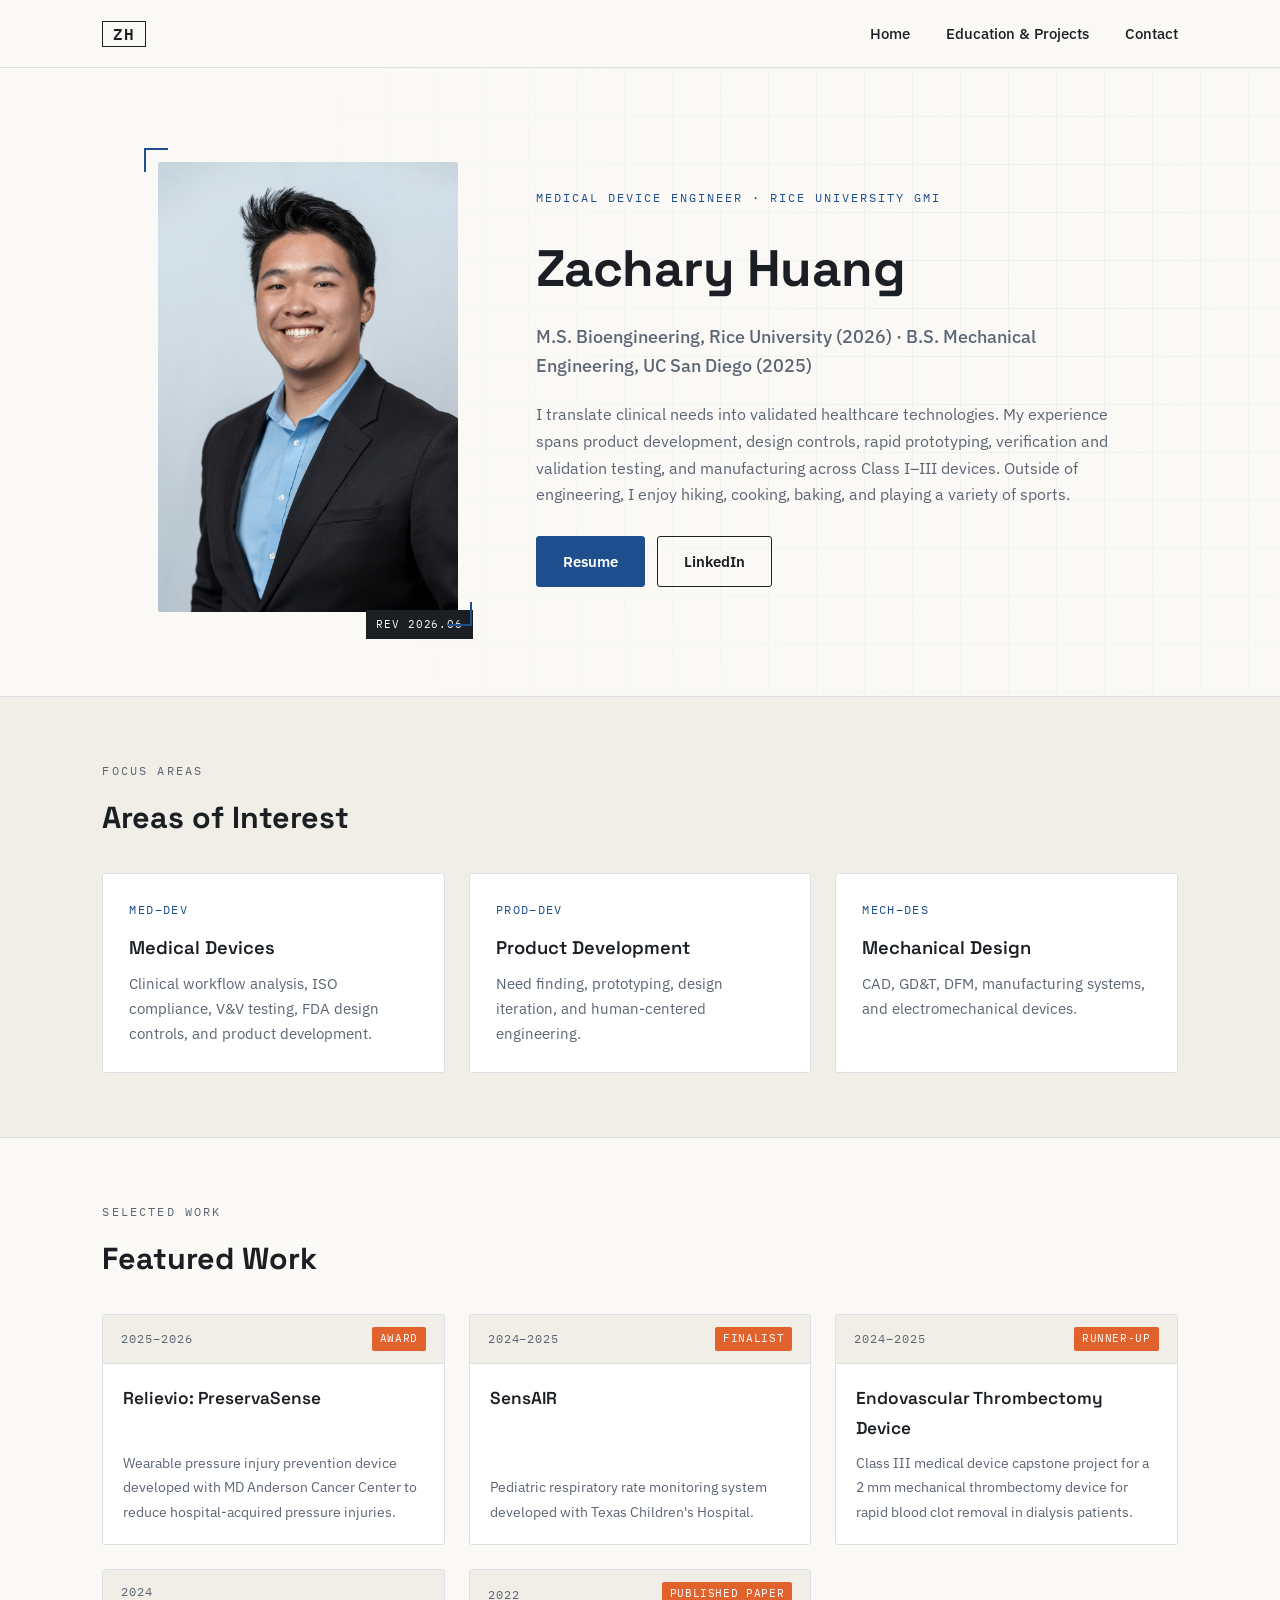
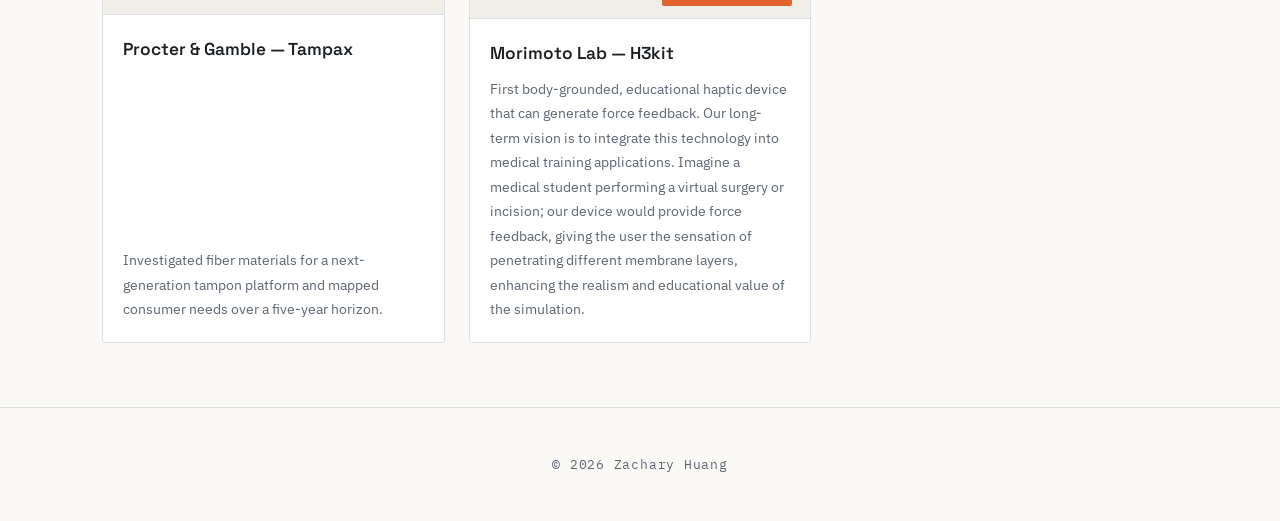
==== commit b8e19f6d: "update index.html" ====
--- a/index.html
+++ b/index.html
@@ -184,7 +184,22 @@
                 </p>
             </div>
         </div>
-
+        <div class="project-card">
+            <div class="project-card-header">
+                <span class="project-tag">2022</span>
+                <span class="project-status">Published Paper</span>
+            </div>
+            <div class="project-card-content">
+                <h3>Morimoto Lab &mdash; H3kit</h3>
+                <p>
+                    First body-grounded, educational haptic device that can generate force feedback. Our long-term vision is to 
+                    integrate this technology into medical training applications. Imagine a medical student performing a 
+                    virtual surgery or incision; our device would provide force feedback, giving the user the sensation of 
+                    penetrating different membrane layers, enhancing the realism and educational value of the simulation.
+
+                </p>
+            </div>
+        </div>
     </div>
 
 </section>
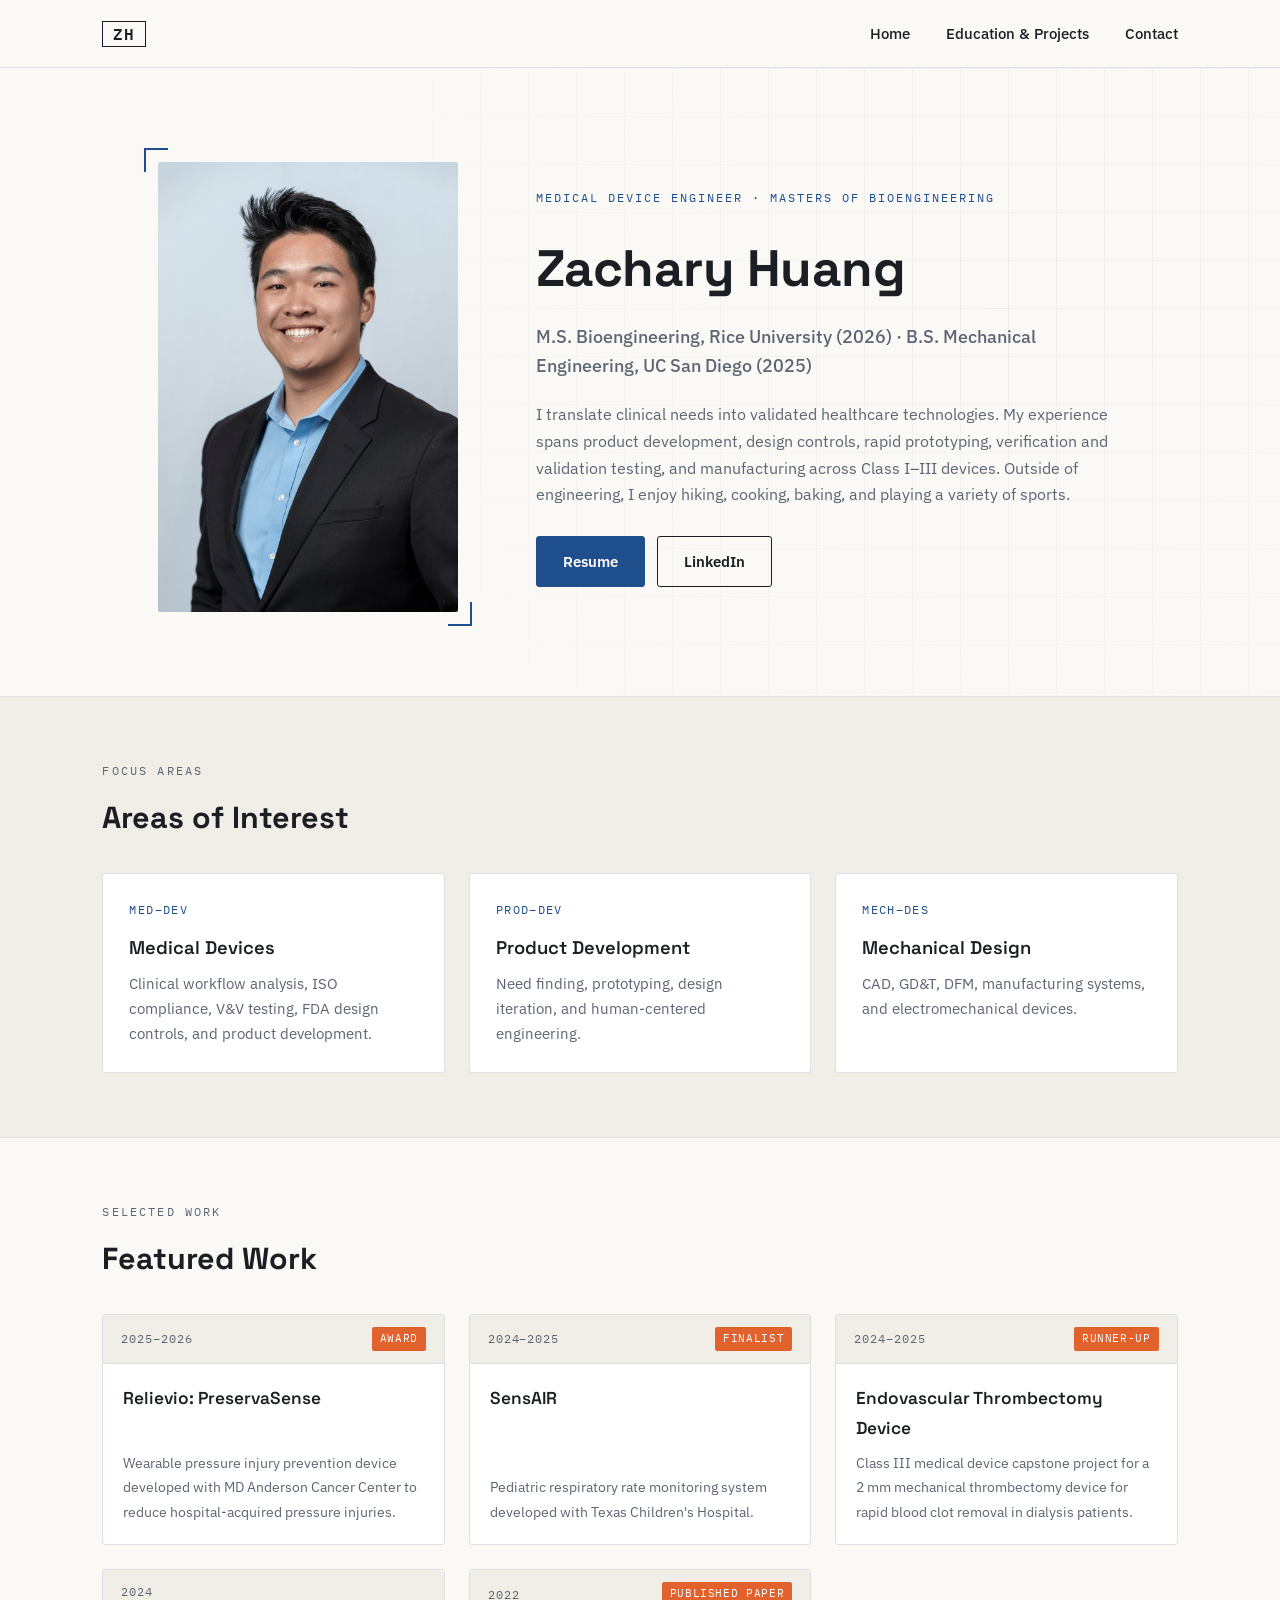
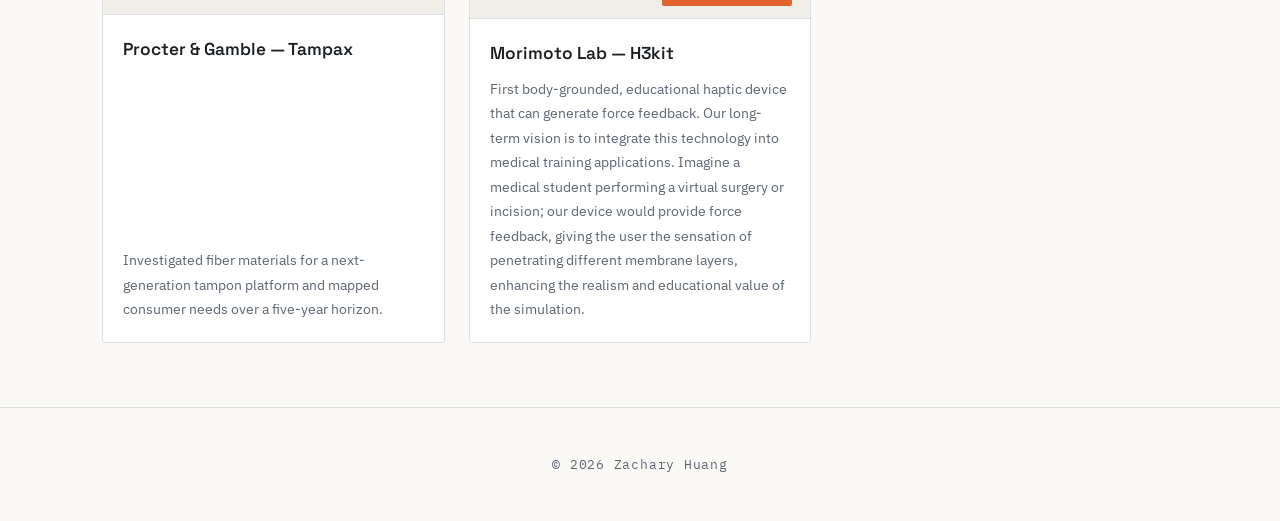
==== commit 542c5228: "update" ====
--- a/index.html
+++ b/index.html
@@ -49,13 +49,12 @@
     <div class="hero-image">
         <div class="hero-image-frame">
             <img src="assets/headshot.jpg" alt="Zachary Huang">
-            <span class="hero-image-tag">REV 2026.06</span>
         </div>
     </div>
 
     <div class="hero-text">
 
-        <span class="eyebrow">Medical Device Engineer · Rice University GMI</span>
+        <span class="eyebrow">Medical Device Engineer · Masters of Bioengineering</span>
 
         <h1>Zachary Huang</h1>
 
--- a/css/style.css
+++ b/css/style.css
@@ -635,4 +635,141 @@
     .timeline-year{
         padding-top:0;
     }
-}+}
+/* =========================================================
+EXPERIENCE PAGE
+========================================================= */
+
+.career-log{
+margin-top:40px;
+}
+
+.year-divider{
+display:flex;
+align-items:center;
+gap:18px;
+margin:50px 0 25px;
+}
+
+.year-divider span{
+font-family:var(--font-mono);
+font-size:0.85rem;
+letter-spacing:0.12em;
+color:var(--blue);
+}
+
+.year-divider::after{
+content:"";
+flex:1;
+height:1px;
+background:var(--line);
+}
+
+.experience-card{
+display:grid;
+grid-template-columns:90px 1fr;
+gap:28px;
+
+```
+padding:28px 0;
+
+border-top:1px solid var(--line);
+
+transition:all .25s ease;
+```
+
+}
+
+.experience-card:last-child{
+border-bottom:1px solid var(--line);
+}
+
+.experience-card:hover{
+transform:translateX(6px);
+}
+
+.experience-meta{
+display:flex;
+align-items:flex-start;
+}
+
+.experience-type{
+font-family:var(--font-mono);
+font-size:.72rem;
+letter-spacing:.08em;
+
+```
+border:1px solid var(--blue);
+color:var(--blue);
+
+padding:4px 8px;
+```
+
+}
+
+.experience-content h3{
+font-family:var(--font-display);
+font-size:1.2rem;
+margin-bottom:4px;
+}
+
+.experience-role{
+color:var(--blue);
+font-weight:600;
+margin-bottom:12px;
+}
+
+.experience-description{
+color:var(--ink-soft);
+max-width:750px;
+margin-bottom:12px;
+}
+
+.experience-highlights{
+margin-left:18px;
+color:var(--ink-soft);
+}
+
+.experience-highlights li{
+margin-bottom:6px;
+}
+
+.award{
+display:inline-block;
+margin-top:10px;
+
+```
+font-family:var(--font-mono);
+font-size:.78rem;
+color:var(--orange);
+```
+
+}
+
+.reveal{
+opacity:0;
+transform:translateY(30px);
+transition:
+opacity .8s ease,
+transform .8s ease;
+}
+
+.reveal.active{
+opacity:1;
+transform:none;
+}
+
+@media(max-width:900px){
+
+```
+.experience-card{
+    grid-template-columns:1fr;
+    gap:14px;
+}
+
+.experience-meta{
+    margin-bottom:6px;
+}
+```
+
+}
